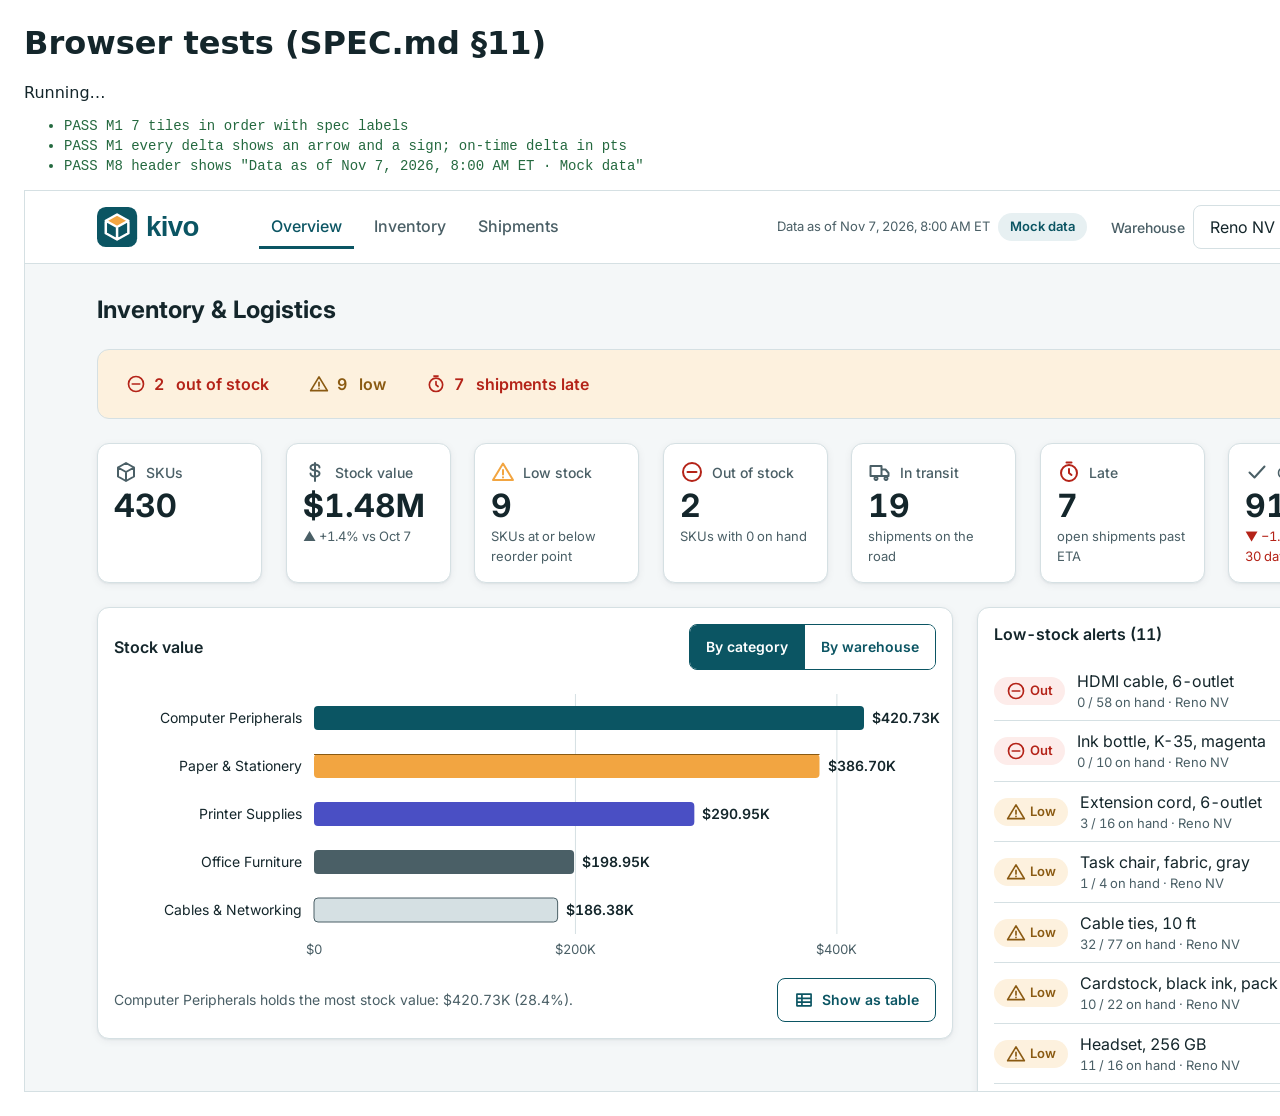
==== tests/tests.html @ 6fc989bb "Add dashboard v1 Builds v1 exactly from SPEC.md: all 8 Must features (KPI tiles, warehouse switcher," ====
<!doctype html>
<html lang="en">
<head>
  <meta charset="utf-8">
  <meta name="viewport" content="width=device-width, initial-scale=1">
  <title>Kivo dashboard: browser tests</title>
  <style>
    body { font-family: system-ui, sans-serif; margin: 24px; color: #14262B; background: #FFFFFF; }
    li { margin: 4px 0; font-family: ui-monospace, monospace; font-size: 14px; }
    .pass { color: #24693F; }
    .fail { color: #B42318; }
    iframe { border: 1px solid #D5E0E3; display: block; margin-top: 16px; }
  </style>
</head>
<body>
  <h1>Browser tests (SPEC.md §11)</h1>
  <p id="summary">Running…</p>
  <ul id="results"></ul>
  <div id="frames"></div>
  <script type="module">
    const results = document.getElementById('results');
    let pass = 0, fail = 0;
    const log = (name, ok, msg = '') => {
      ok ? pass++ : fail++;
      const li = document.createElement('li');
      li.className = ok ? 'pass' : 'fail';
      li.textContent = `${ok ? 'PASS' : 'FAIL'}  ${name}${msg ? ' — ' + msg : ''}`;
      results.append(li);
    };
    const sleep = (ms) => new Promise((r) => setTimeout(r, ms));
    async function until(fn, timeout = 8000) {
      const t0 = performance.now();
      while (performance.now() - t0 < timeout) { const v = fn(); if (v) return v; await sleep(50); }
      throw new Error('timeout');
    }
    async function test(name, fn) {
      try { await fn(); log(name, true); } catch (e) { log(name, false, e.message); }
    }
    const assert = (v, msg) => { if (!v) throw new Error(msg); };

    function frame(src, width = 1440, height = 900) {
      const f = document.createElement('iframe');
      f.width = width; f.height = height; f.src = src;
      document.getElementById('frames').append(f);
      return new Promise((res) => f.addEventListener('load', () => res(f), { once: true }));
    }
    const ready = (doc) => until(() => doc.querySelectorAll('#kpis .kpi').length === 7 && doc.querySelector('#inv-card tbody tr'));

    const f = await frame('../index.html');
    const w = f.contentWindow;
    const d = f.contentDocument;
    await ready(d);
    await sleep(700); // count-up finishes
    let loads = 0;
    w.addEventListener('load', () => loads++);
    const val = (i) => d.querySelectorAll('.kpi__value')[i].textContent.trim();
    const change = (el, v) => { el.value = v; el.dispatchEvent(new w.Event('change', { bubbles: true })); };

    await test('M1 7 tiles in order with spec labels', async () => {
      const labels = [...d.querySelectorAll('.kpi__label')].map((l) => l.textContent.trim());
      const want = ['SKUs', 'Stock value', 'Low stock', 'Out of stock', 'In transit', 'Late', 'On-time %'];
      assert(JSON.stringify(labels) === JSON.stringify(want), labels.join(','));
      assert(val(0) === '642' && val(2) === '31' && val(3) === '9' && val(4) === '58' && val(5) === '14', 'values');
    });
    await test('M1 every delta shows an arrow and a sign; on-time delta in pts', async () => {
      const deltas = [...d.querySelectorAll('.kpi__delta')].map((x) => x.textContent).filter((t) => /vs/.test(t));
      assert(deltas.length === 2 && deltas.every((t) => /[▲▼▶] [+−±]/.test(t)), deltas.join(' | '));
      assert(/pts/.test(deltas[1]), 'pts');
    });
    await test('M8 header shows "Data as of Nov 7, 2026, 8:00 AM ET · Mock data"', async () => {
      assert(d.getElementById('data-asof-text').textContent === 'Data as of Nov 7, 2026, 8:00 AM ET', d.getElementById('data-asof-text').textContent);
      assert(d.querySelector('.badge--mock').textContent === 'Mock data', 'badge');
    });
    await test('M2 switching to Reno NV updates tiles, chart, alerts and tables without reload; hash = #wh=RNO', async () => {
      const before = val(0);
      change(d.getElementById('wh-select'), 'RNO');
      await sleep(700);
      assert(val(0) === '430' && val(0) !== before, `SKUs ${val(0)}`);
      assert(w.location.hash === '#wh=RNO', w.location.hash);
      const whs = [...d.querySelectorAll('#inv-card tbody tr td:nth-child(5)')].map((t) => t.textContent);
      assert(whs.length && whs.every((t) => t === 'Reno NV'), 'inventory not filtered');
      assert(d.querySelectorAll('#alerts-list .alerts-list__meta').length && [...d.querySelectorAll('#alerts-list .alerts-list__meta')].every((x) => x.textContent.includes('Reno NV')), 'alerts');
      assert(d.getElementById('inv-warehouse').disabled && !d.getElementById('inv-wh-note').hidden, 'lock');
      assert(loads === 0, 'page reloaded');
      change(d.getElementById('wh-select'), 'ALL');
      await sleep(700);
    });
    await test('M2 opening the page with #wh=RNO starts on Reno', async () => {
      const g = await frame('../index.html#wh=RNO', 1024, 600);
      await ready(g.contentDocument);
      assert(g.contentDocument.getElementById('wh-select').value === 'RNO', 'not Reno');
      g.remove();
    });
    await test('M3 alerts panel count = Low + Out; See all filters the table to the same count', async () => {
      assert(d.getElementById('alerts-count').textContent === '40', d.getElementById('alerts-count').textContent);
      d.getElementById('alerts-see-all').click();
      await sleep(50);
      assert(d.getElementById('inv-count').textContent.startsWith('40 of'), d.getElementById('inv-count').textContent);
      const first = d.querySelector('#alerts-list .badge').textContent.trim();
      assert(first === 'Out', 'Out not first');
      d.getElementById('inv-clear').click();
      await sleep(50);
    });
    await test('M4 search "0412" shows only matching rows (after 200 ms debounce)', async () => {
      const s = d.getElementById('inv-search');
      s.value = '0412'; s.dispatchEvent(new w.Event('input', { bubbles: true }));
      await sleep(350);
      const rows = [...d.querySelectorAll('#inv-card tbody tr')];
      assert(rows.length > 0, 'no rows');
      assert(rows.every((r) => /0412/i.test(r.cells[1].textContent + r.cells[2].textContent)), 'bad row');
      d.getElementById('inv-clear').click(); await sleep(50);
    });
    await test('M4 status Out shows only qty 0 and the title count matches', async () => {
      change(d.getElementById('inv-status'), 'out');
      await sleep(50);
      const rows = [...d.querySelectorAll('#inv-card tbody tr')];
      assert(rows.length === 9 && rows.every((r) => r.cells[5].textContent === '0'), `rows ${rows.length}`);
      assert(d.getElementById('inv-count').textContent.startsWith('9 of'), d.getElementById('inv-count').textContent);
      d.getElementById('inv-clear').click(); await sleep(50);
    });
    await test('M4 clicking Qty sorts asc then desc and aria-sort follows', async () => {
      d.querySelector('#inv-card [data-sort="qty"]').click(); await sleep(50);
      let th = d.querySelector('#inv-card [data-sort="qty"]').closest('th');
      const q = () => [...d.querySelectorAll('#inv-card tbody tr')].map((r) => Number(r.cells[5].textContent.replace(/,/g, '')));
      let a = q();
      assert(th.getAttribute('aria-sort') === 'ascending' && a.every((v, i) => !i || a[i - 1] <= v), 'asc');
      d.querySelector('#inv-card [data-sort="qty"]').click(); await sleep(50);
      th = d.querySelector('#inv-card [data-sort="qty"]').closest('th');
      a = q();
      assert(th.getAttribute('aria-sort') === 'descending' && a.every((v, i) => !i || a[i - 1] >= v), 'desc');
    });
    await test('M4 25 rows per page; pager total = ceil(filtered / 25)', async () => {
      assert(d.querySelectorAll('#inv-card tbody tr').length === 25, 'rows');
      const nums = [...d.querySelectorAll('#inv-card .pager [data-page][aria-label]')].map((b) => Number(b.textContent));
      assert(Math.max(...nums) === Math.ceil(1410 / 25), `max page ${Math.max(...nums)}`);
    });
    await test('M5 late shipments first, each with "(N days late)"', async () => {
      const rows = [...d.querySelectorAll('#sh-card tbody tr')];
      const st = rows.map((r) => r.cells[0].textContent.trim());
      const lastLate = st.lastIndexOf('Late');
      assert(lastLate === 13, `late rows on page 1: ${lastLate + 1}`);
      assert(st.slice(0, 14).every((s) => s === 'Late'), 'order');
      assert(rows.slice(0, 14).every((r) => /\(\d+ days? late\)/.test(r.cells[5].textContent)), 'days late');
    });
    await test('M5 Direction = Inbound shows only inbound rows', async () => {
      d.querySelector('[data-direction="inbound"]').click(); await sleep(50);
      const rows = [...d.querySelectorAll('#sh-card tbody tr')];
      assert(rows.length && rows.every((r) => r.cells[2].textContent === 'Inbound'), 'not inbound');
      d.getElementById('sh-clear').click(); await sleep(50);
    });
    await test('M6 bar click shows tooltip; Tab+Enter shows it; Esc closes', async () => {
      const bar = d.querySelector('#chart .bar');
      bar.dispatchEvent(new w.MouseEvent('click', { bubbles: true }));
      const tip = d.querySelector('#chart .tooltip');
      assert(!tip.hidden && /% of total/.test(tip.textContent), 'click');
      bar.focus();
      bar.dispatchEvent(new w.KeyboardEvent('keydown', { key: 'Enter', bubbles: true }));
      assert(!tip.hidden, 'enter');
      bar.dispatchEvent(new w.KeyboardEvent('keydown', { key: 'Escape', bubbles: true }));
      assert(tip.hidden, 'esc');
    });
    await test('M6 chart has at most 4 gridlines and a summary naming the largest group', async () => {
      assert(d.querySelectorAll('#chart .gridline').length <= 4, 'gridlines');
      assert(/holds the most stock value/.test(d.getElementById('chart-summary').textContent), 'summary');
    });
    await test('M6 Show as table renders the same numbers', async () => {
      d.getElementById('chart-table-toggle').click(); await sleep(50);
      const rows = d.querySelectorAll('#chart-table tbody tr');
      assert(rows.length === 5 && !d.getElementById('chart-table').hidden && d.getElementById('chart').hidden, 'table');
      d.getElementById('chart-table-toggle').click(); await sleep(50);
    });
    await test('M7 clicking a row opens a dialog with every field; Esc closes and focus returns', async () => {
      const row = d.querySelector('#inv-card tbody tr');
      row.focus();
      row.click(); await sleep(50);
      const dlg = d.getElementById('detail');
      assert(dlg.open, 'not open');
      const dts = [...dlg.querySelectorAll('dt')].map((x) => x.textContent);
      for (const k of ['Status', 'Product', 'SKU', 'Category', 'Warehouse', 'Qty on hand', 'Reorder point', 'Unit cost', 'Stock value', 'Supplier', 'Lead time']) assert(dts.includes(k), `missing ${k}`);
      assert(!dlg.querySelector('input, textarea, [contenteditable]'), 'edit control');
      dlg.close(); await sleep(50);
      assert(d.activeElement && d.activeElement.dataset.key === row.dataset.key, 'focus not returned');
    });
    await test('States: no results shows exact empty text and Clear filters works', async () => {
      const s = d.getElementById('inv-search');
      s.value = 'zzzz-nothing'; s.dispatchEvent(new w.Event('input', { bubbles: true }));
      await sleep(350);
      assert(d.querySelector('#inv-card .empty p').textContent === 'No products match these filters.', 'text');
      d.querySelector('#inv-card [data-clear]').click(); await sleep(50);
      assert(d.querySelectorAll('#inv-card tbody tr').length === 25, 'not cleared');
    });
    await test('Global: every visible interactive element is at least 44 x 44 px', async () => {
      const bad = [...d.querySelectorAll('button, select, input, a[href], [tabindex="0"]')]
        .filter((el) => el.offsetParent && !el.closest('.sprite') && !el.classList.contains('bar') && !el.classList.contains('skip-link'))
        .filter((el) => { const r = el.getBoundingClientRect(); return r.width < 44 || r.height < 44; })
        .map((el) => `${el.tagName}.${el.className}`);
      assert(!bad.length, bad.slice(0, 5).join(', '));
    });
    await test('Global: body text uses Inter', async () => {
      assert(/Inter/.test(w.getComputedStyle(d.body).fontFamily), w.getComputedStyle(d.body).fontFamily);
    });
    await test('Global: logo in header at 40 px height', async () => {
      assert(Math.round(d.querySelector('.brand img').getBoundingClientRect().height) === 40, 'height');
    });

    for (const width of [320, 375, 768, 1024, 1440]) {
      await test(`Global: no horizontal page scroll at ${width}px`, async () => {
        const g = await frame('../index.html', width, 700);
        await ready(g.contentDocument);
        await sleep(300);
        const el = g.contentDocument.documentElement;
        assert(el.scrollWidth <= el.clientWidth, `scrollWidth ${el.scrollWidth} > ${el.clientWidth}`);
        g.remove();
      });
    }

    await test('States: failed load shows error banner text and Retry button', async () => {
      const g = await frame('../index.html?data=missing.json', 1024, 600);
      const gd = g.contentDocument;
      await until(() => !gd.getElementById('error-banner').hidden);
      assert(gd.getElementById('error-text').textContent === "Couldn't load dashboard data.", gd.getElementById('error-text').textContent);
      assert(gd.getElementById('retry-btn').textContent.trim() === 'Retry', 'retry');
      g.remove();
    });

    f.remove();
    document.getElementById('summary').textContent = `${pass} passed, ${fail} failed`;
    document.title = `${fail ? 'FAIL' : 'PASS'} ${pass}/${pass + fail}`;
  </script>
</body>
</html>
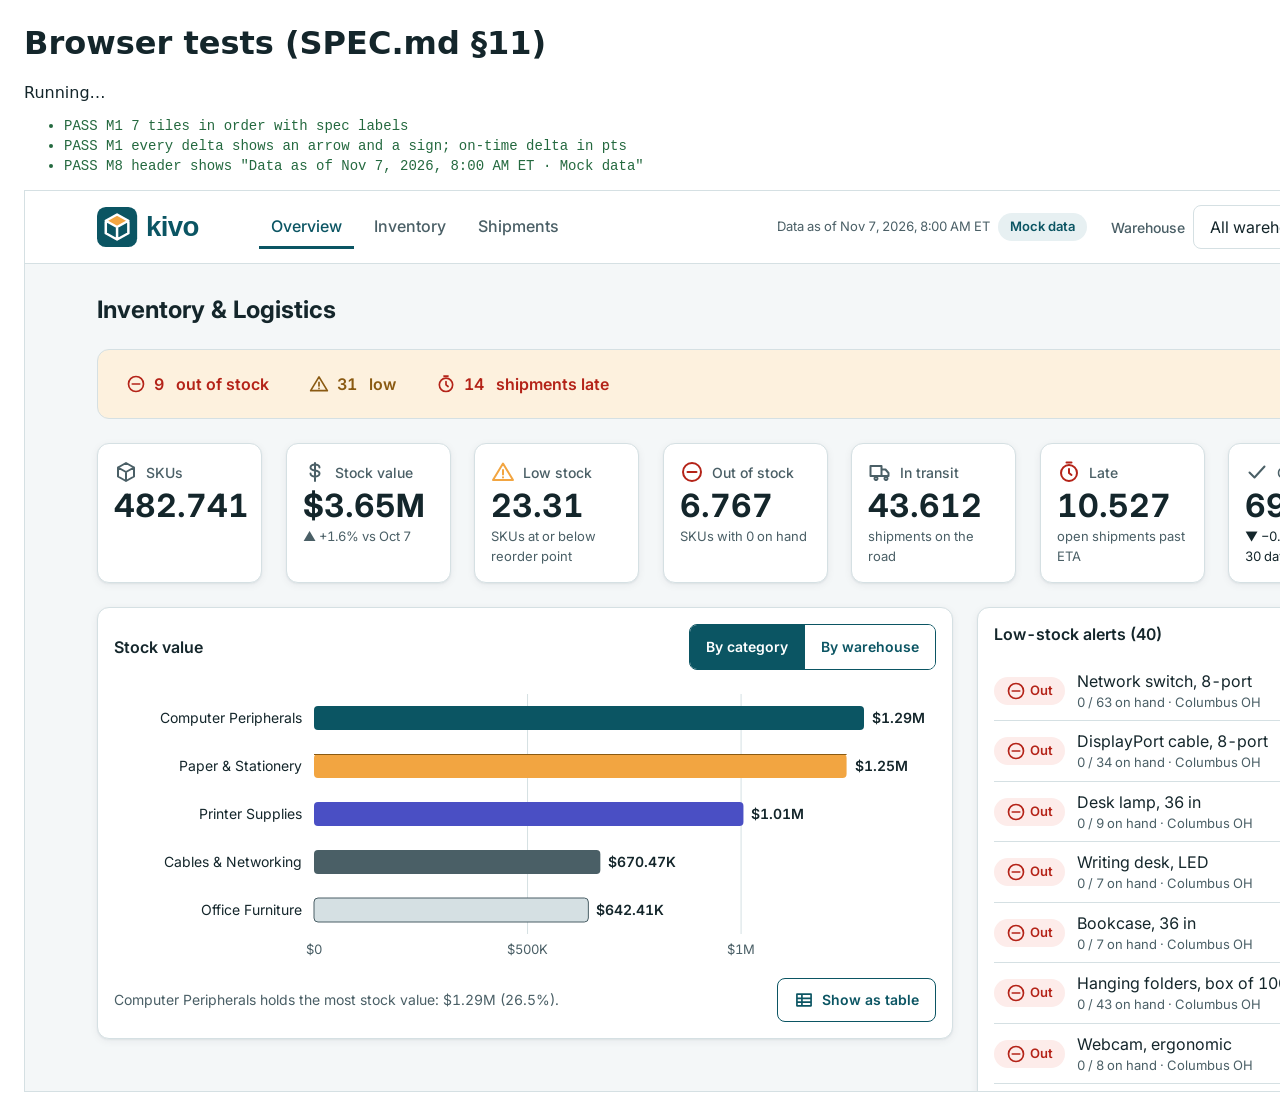
==== commit df765a10: "Read dashboard data from an Airtable database via a local server Exercise 4: the dashboard must get " ====
--- a/tests/tests.html
+++ b/tests/tests.html
@@ -46,7 +46,7 @@
     }
     const ready = (doc) => until(() => doc.querySelectorAll('#kpis .kpi').length === 7 && doc.querySelector('#inv-card tbody tr'));
 
-    const f = await frame('../index.html');
+    const f = await frame('../index.html?data=mock-data.json');
     const w = f.contentWindow;
     const d = f.contentDocument;
     await ready(d);
@@ -86,7 +86,7 @@
       await sleep(700);
     });
     await test('M2 opening the page with #wh=RNO starts on Reno', async () => {
-      const g = await frame('../index.html#wh=RNO', 1024, 600);
+      const g = await frame('../index.html?data=mock-data.json#wh=RNO', 1024, 600);
       await ready(g.contentDocument);
       assert(g.contentDocument.getElementById('wh-select').value === 'RNO', 'not Reno');
       g.remove();
@@ -205,7 +205,7 @@
 
     for (const width of [320, 375, 768, 1024, 1440]) {
       await test(`Global: no horizontal page scroll at ${width}px`, async () => {
-        const g = await frame('../index.html', width, 700);
+        const g = await frame('../index.html?data=mock-data.json', width, 700);
         await ready(g.contentDocument);
         await sleep(300);
         const el = g.contentDocument.documentElement;
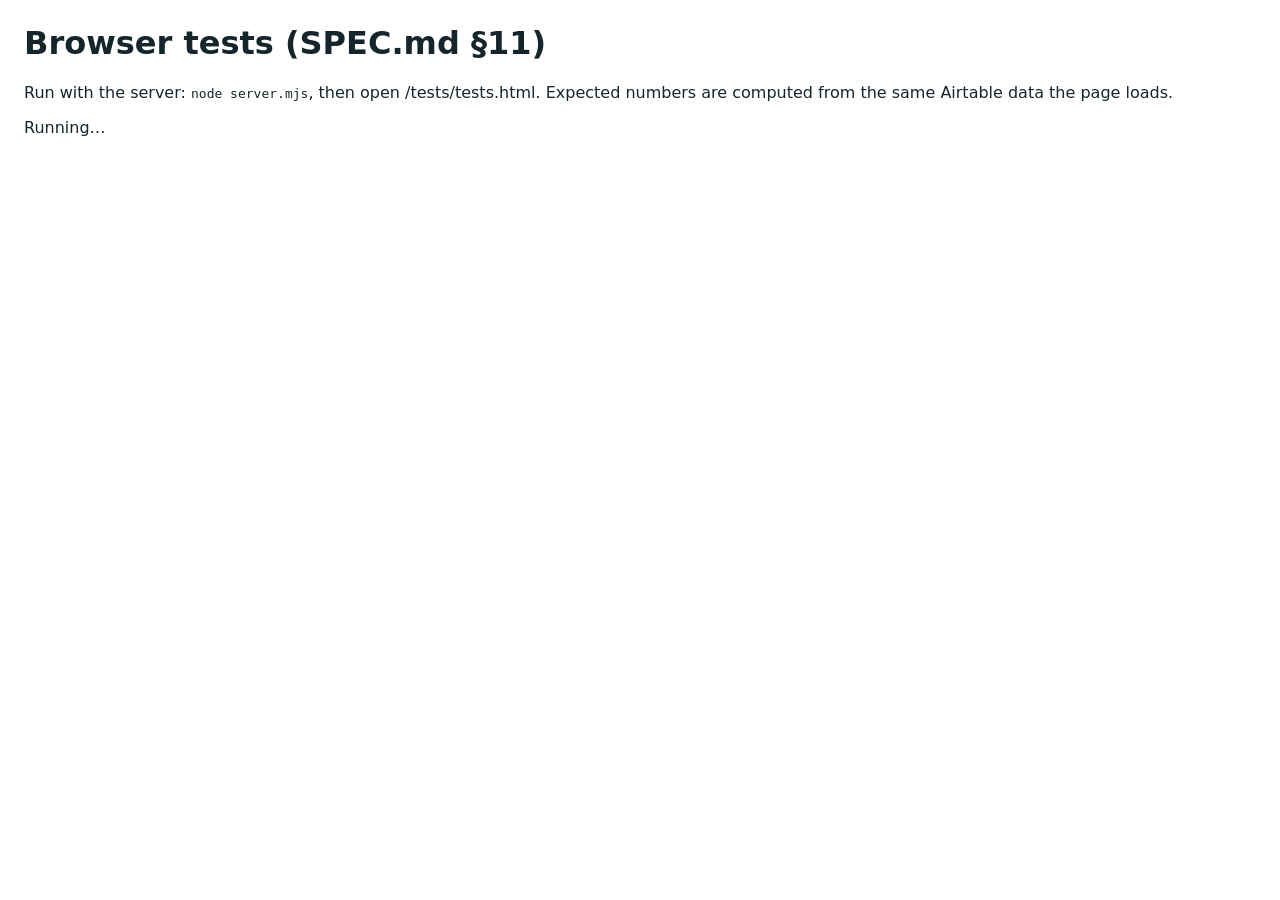
==== commit 0370030e: "Remove the mock data file and fallback: Airtable is the only source The dashboard must show data fro" ====
--- a/tests/tests.html
+++ b/tests/tests.html
@@ -14,10 +14,16 @@
 </head>
 <body>
   <h1>Browser tests (SPEC.md §11)</h1>
+  <p>Run with the server: <code>node server.mjs</code>, then open /tests/tests.html. Expected numbers are computed from the same Airtable data the page loads.</p>
   <p id="summary">Running…</p>
   <ul id="results"></ul>
   <div id="frames"></div>
   <script type="module">
+    import * as m from '../js/metrics.js';
+    // Expected values come from the Airtable data (SPEC §7.5), computed with the §7.1 formulas.
+    const data = await (await fetch('../api/data', { cache: 'no-cache' })).json();
+    const K = m.kpis(data, m.ALL);
+    const KR = m.kpis(data, 'RNO');
     const results = document.getElementById('results');
     let pass = 0, fail = 0;
     const log = (name, ok, msg = '') => {
@@ -46,7 +52,7 @@
     }
     const ready = (doc) => until(() => doc.querySelectorAll('#kpis .kpi').length === 7 && doc.querySelector('#inv-card tbody tr'));
 
-    const f = await frame('../index.html?data=mock-data.json');
+    const f = await frame('../index.html');
     const w = f.contentWindow;
     const d = f.contentDocument;
     await ready(d);
@@ -54,28 +60,29 @@
     let loads = 0;
     w.addEventListener('load', () => loads++);
     const val = (i) => d.querySelectorAll('.kpi__value')[i].textContent.trim();
+    const num = (i) => Number(val(i).replace(/,/g, ''));
     const change = (el, v) => { el.value = v; el.dispatchEvent(new w.Event('change', { bubbles: true })); };
 
     await test('M1 7 tiles in order with spec labels', async () => {
       const labels = [...d.querySelectorAll('.kpi__label')].map((l) => l.textContent.trim());
       const want = ['SKUs', 'Stock value', 'Low stock', 'Out of stock', 'In transit', 'Late', 'On-time %'];
       assert(JSON.stringify(labels) === JSON.stringify(want), labels.join(','));
-      assert(val(0) === '642' && val(2) === '31' && val(3) === '9' && val(4) === '58' && val(5) === '14', 'values');
+      assert(num(0) === K.skus && num(2) === K.low && num(3) === K.out && num(4) === K.inTransit && num(5) === K.late, `values ${[0, 2, 3, 4, 5].map(val)}`);
     });
     await test('M1 every delta shows an arrow and a sign; on-time delta in pts', async () => {
       const deltas = [...d.querySelectorAll('.kpi__delta')].map((x) => x.textContent).filter((t) => /vs/.test(t));
       assert(deltas.length === 2 && deltas.every((t) => /[▲▼▶] [+−±]/.test(t)), deltas.join(' | '));
       assert(/pts/.test(deltas[1]), 'pts');
     });
-    await test('M8 header shows "Data as of Nov 7, 2026, 8:00 AM ET · Mock data"', async () => {
+    await test('M8 header shows "Data as of Nov 7, 2026, 8:00 AM ET · Live · Airtable"', async () => {
       assert(d.getElementById('data-asof-text').textContent === 'Data as of Nov 7, 2026, 8:00 AM ET', d.getElementById('data-asof-text').textContent);
-      assert(d.querySelector('.badge--mock').textContent === 'Mock data', 'badge');
+      assert(d.querySelector('.badge--mock').textContent === 'Live · Airtable', 'badge');
     });
     await test('M2 switching to Reno NV updates tiles, chart, alerts and tables without reload; hash = #wh=RNO', async () => {
       const before = val(0);
       change(d.getElementById('wh-select'), 'RNO');
       await sleep(700);
-      assert(val(0) === '430' && val(0) !== before, `SKUs ${val(0)}`);
+      assert(num(0) === KR.skus && val(0) !== before, `SKUs ${val(0)}`);
       assert(w.location.hash === '#wh=RNO', w.location.hash);
       const whs = [...d.querySelectorAll('#inv-card tbody tr td:nth-child(5)')].map((t) => t.textContent);
       assert(whs.length && whs.every((t) => t === 'Reno NV'), 'inventory not filtered');
@@ -86,36 +93,38 @@
       await sleep(700);
     });
     await test('M2 opening the page with #wh=RNO starts on Reno', async () => {
-      const g = await frame('../index.html?data=mock-data.json#wh=RNO', 1024, 600);
+      const g = await frame('../index.html#wh=RNO', 1024, 600);
       await ready(g.contentDocument);
       assert(g.contentDocument.getElementById('wh-select').value === 'RNO', 'not Reno');
       g.remove();
     });
     await test('M3 alerts panel count = Low + Out; See all filters the table to the same count', async () => {
-      assert(d.getElementById('alerts-count').textContent === '40', d.getElementById('alerts-count').textContent);
+      const n = String(K.low + K.out);
+      assert(d.getElementById('alerts-count').textContent === n, d.getElementById('alerts-count').textContent);
       d.getElementById('alerts-see-all').click();
       await sleep(50);
-      assert(d.getElementById('inv-count').textContent.startsWith('40 of'), d.getElementById('inv-count').textContent);
+      assert(d.getElementById('inv-count').textContent.startsWith(`${n} of`), d.getElementById('inv-count').textContent);
       const first = d.querySelector('#alerts-list .badge').textContent.trim();
       assert(first === 'Out', 'Out not first');
       d.getElementById('inv-clear').click();
       await sleep(50);
     });
-    await test('M4 search "0412" shows only matching rows (after 200 ms debounce)', async () => {
+    await test('M4 search by part of a SKU shows only matching rows (after 200 ms debounce)', async () => {
       const s = d.getElementById('inv-search');
-      s.value = '0412'; s.dispatchEvent(new w.Event('input', { bubbles: true }));
+      const q = data.stock[0].sku.slice(-4);
+      s.value = q; s.dispatchEvent(new w.Event('input', { bubbles: true }));
       await sleep(350);
       const rows = [...d.querySelectorAll('#inv-card tbody tr')];
       assert(rows.length > 0, 'no rows');
-      assert(rows.every((r) => /0412/i.test(r.cells[1].textContent + r.cells[2].textContent)), 'bad row');
+      assert(rows.every((r) => (r.cells[1].textContent + r.cells[2].textContent).toLowerCase().includes(q.toLowerCase())), 'bad row');
       d.getElementById('inv-clear').click(); await sleep(50);
     });
     await test('M4 status Out shows only qty 0 and the title count matches', async () => {
       change(d.getElementById('inv-status'), 'out');
       await sleep(50);
       const rows = [...d.querySelectorAll('#inv-card tbody tr')];
-      assert(rows.length === 9 && rows.every((r) => r.cells[5].textContent === '0'), `rows ${rows.length}`);
-      assert(d.getElementById('inv-count').textContent.startsWith('9 of'), d.getElementById('inv-count').textContent);
+      assert(rows.length === Math.min(K.out, 25) && rows.every((r) => r.cells[5].textContent === '0'), `rows ${rows.length}`);
+      assert(d.getElementById('inv-count').textContent.startsWith(`${K.out} of`), d.getElementById('inv-count').textContent);
       d.getElementById('inv-clear').click(); await sleep(50);
     });
     await test('M4 clicking Qty sorts asc then desc and aria-sort follows', async () => {
@@ -132,15 +141,16 @@
     await test('M4 25 rows per page; pager total = ceil(filtered / 25)', async () => {
       assert(d.querySelectorAll('#inv-card tbody tr').length === 25, 'rows');
       const nums = [...d.querySelectorAll('#inv-card .pager [data-page][aria-label]')].map((b) => Number(b.textContent));
-      assert(Math.max(...nums) === Math.ceil(1410 / 25), `max page ${Math.max(...nums)}`);
+      assert(Math.max(...nums) === Math.ceil(data.stock.length / 25), `max page ${Math.max(...nums)}`);
     });
     await test('M5 late shipments first, each with "(N days late)"', async () => {
       const rows = [...d.querySelectorAll('#sh-card tbody tr')];
       const st = rows.map((r) => r.cells[0].textContent.trim());
       const lastLate = st.lastIndexOf('Late');
-      assert(lastLate === 13, `late rows on page 1: ${lastLate + 1}`);
-      assert(st.slice(0, 14).every((s) => s === 'Late'), 'order');
-      assert(rows.slice(0, 14).every((r) => /\(\d+ days? late\)/.test(r.cells[5].textContent)), 'days late');
+      const L = Math.min(K.late, 25);
+      assert(lastLate === L - 1, `late rows on page 1: ${lastLate + 1}`);
+      assert(st.slice(0, L).every((s) => s === 'Late'), 'order');
+      assert(rows.slice(0, L).every((r) => /\(\d+ days? late\)/.test(r.cells[5].textContent)), 'days late');
     });
     await test('M5 Direction = Inbound shows only inbound rows', async () => {
       d.querySelector('[data-direction="inbound"]').click(); await sleep(50);
@@ -205,7 +215,7 @@
 
     for (const width of [320, 375, 768, 1024, 1440]) {
       await test(`Global: no horizontal page scroll at ${width}px`, async () => {
-        const g = await frame('../index.html?data=mock-data.json', width, 700);
+        const g = await frame('../index.html', width, 700);
         await ready(g.contentDocument);
         await sleep(300);
         const el = g.contentDocument.documentElement;
@@ -215,7 +225,7 @@
     }
 
     await test('States: failed load shows error banner text and Retry button', async () => {
-      const g = await frame('../index.html?data=missing.json', 1024, 600);
+      const g = await frame('../index.html?api=missing', 1024, 600);
       const gd = g.contentDocument;
       await until(() => !gd.getElementById('error-banner').hidden);
       assert(gd.getElementById('error-text').textContent === "Couldn't load dashboard data.", gd.getElementById('error-text').textContent);
